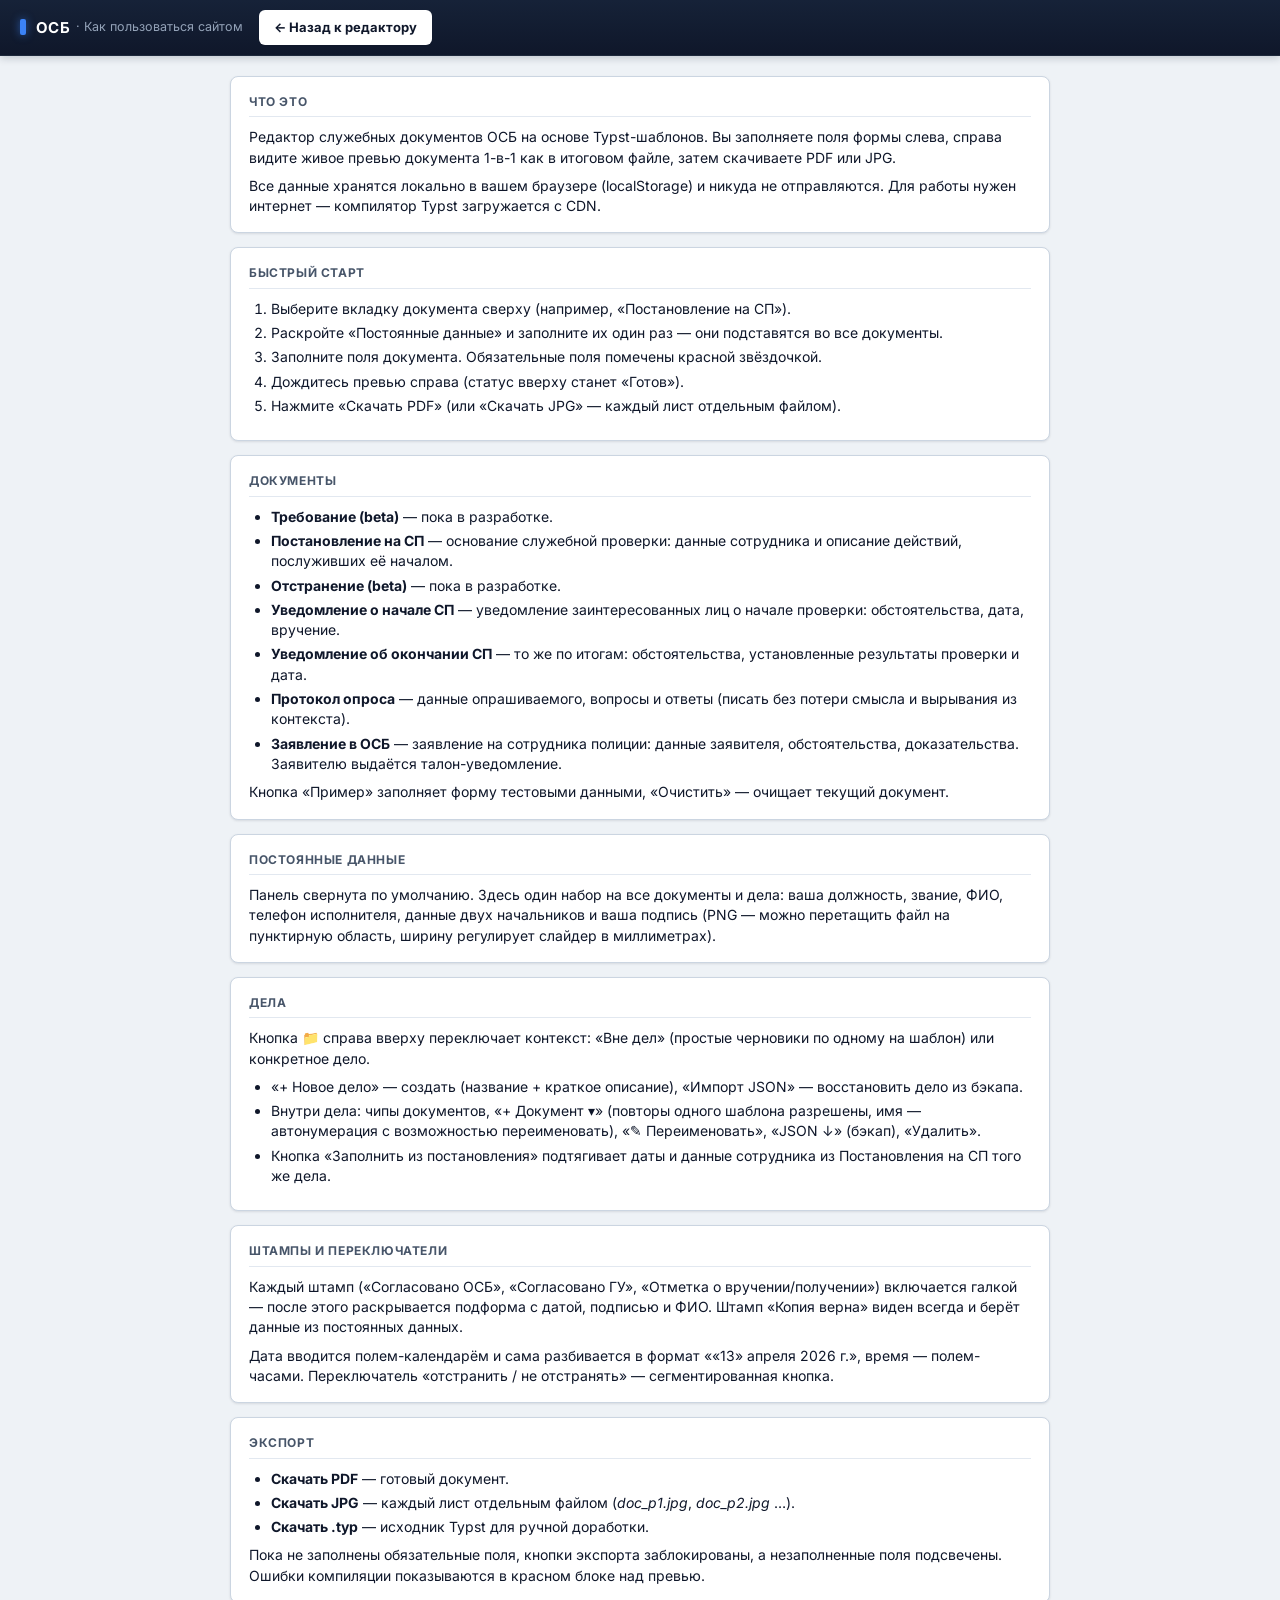
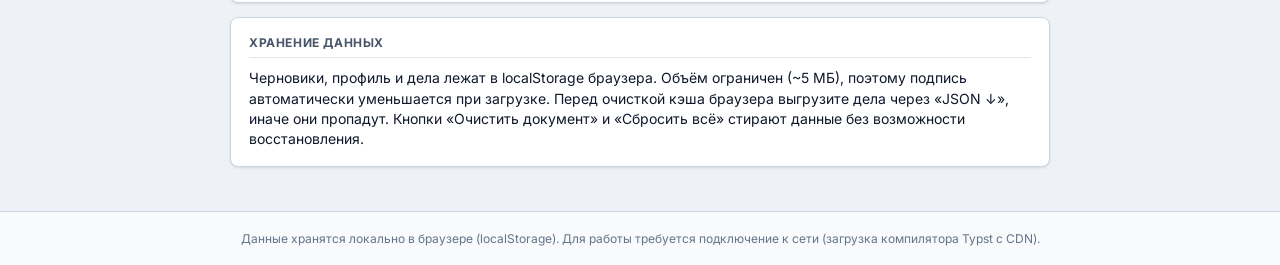
==== help.html @ 29cfb151 "docs: added to UI" ====
<!DOCTYPE html>
<html lang="ru">
<head>
  <meta charset="UTF-8">
  <meta name="viewport" content="width=device-width, initial-scale=1.0">
  <meta name="color-scheme" content="light">
  <title>ОСБ — Как пользоваться сайтом</title>

  <link rel="preconnect" href="https://fonts.googleapis.com">
  <link rel="preconnect" href="https://fonts.gstatic.com" crossorigin>
  <link href="https://fonts.googleapis.com/css2?family=Inter:wght@400;500;600;700&family=JetBrains+Mono:wght@400;500&display=swap" rel="stylesheet">

  <link rel="stylesheet" href="style.css">
</head>
<body>

  <header class="topbar">
    <div class="brand" title="Отдел собственной безопасности — система подготовки документов">
      ОСБ <span>· Как пользоваться сайтом</span>
    </div>
    <div class="topright">
      <a class="cases-btn" href="index.html" style="text-decoration: none; display: inline-block;" title="Вернуться к редактору документов">← Назад к редактору</a>
    </div>
  </header>

  <main class="help-wrap">

    <div class="card">
      <h3>Что это</h3>
      <p>Редактор служебных документов ОСБ на основе Typst-шаблонов. Вы заполняете поля формы слева, справа видите живое превью документа 1-в-1 как в итоговом файле, затем скачиваете PDF или JPG.</p>
      <p>Все данные хранятся локально в вашем браузере (localStorage) и никуда не отправляются. Для работы нужен интернет — компилятор Typst загружается с CDN.</p>
    </div>

    <div class="card">
      <h3>Быстрый старт</h3>
      <ol>
        <li>Выберите вкладку документа сверху (например, «Постановление на СП»).</li>
        <li>Раскройте «Постоянные данные» и заполните их один раз — они подставятся во все документы.</li>
        <li>Заполните поля документа. Обязательные поля помечены красной звёздочкой.</li>
        <li>Дождитесь превью справа (статус вверху станет «Готов»).</li>
        <li>Нажмите «Скачать PDF» (или «Скачать JPG» — каждый лист отдельным файлом).</li>
      </ol>
    </div>

    <div class="card">
      <h3>Документы</h3>
      <ul>
        <li><b>Требование (beta)</b> — пока в разработке.</li>
        <li><b>Постановление на СП</b> — основание служебной проверки: данные сотрудника и описание действий, послуживших её началом.</li>
        <li><b>Отстранение (beta)</b> — пока в разработке.</li>
        <li><b>Уведомление о начале СП</b> — уведомление заинтересованных лиц о начале проверки: обстоятельства, дата, вручение.</li>
        <li><b>Уведомление об окончании СП</b> — то же по итогам: обстоятельства, установленные результаты проверки и дата.</li>
        <li><b>Протокол опроса</b> — данные опрашиваемого, вопросы и ответы (писать без потери смысла и вырывания из контекста).</li>
        <li><b>Заявление в ОСБ</b> — заявление на сотрудника полиции: данные заявителя, обстоятельства, доказательства. Заявителю выдаётся талон-уведомление.</li>
      </ul>
      <p>Кнопка «Пример» заполняет форму тестовыми данными, «Очистить» — очищает текущий документ.</p>
    </div>

    <div class="card">
      <h3>Постоянные данные</h3>
      <p>Панель свернута по умолчанию. Здесь один набор на все документы и дела: ваша должность, звание, ФИО, телефон исполнителя, данные двух начальников и ваша подпись (PNG — можно перетащить файл на пунктирную область, ширину регулирует слайдер в миллиметрах).</p>
    </div>

    <div class="card">
      <h3>Дела</h3>
      <p>Кнопка 📁 справа вверху переключает контекст: «Вне дел» (простые черновики по одному на шаблон) или конкретное дело.</p>
      <ul>
        <li>«+ Новое дело» — создать (название + краткое описание), «Импорт JSON» — восстановить дело из бэкапа.</li>
        <li>Внутри дела: чипы документов, «+ Документ ▾» (повторы одного шаблона разрешены, имя — автонумерация с возможностью переименовать), «✎ Переименовать», «JSON ↓» (бэкап), «Удалить».</li>
        <li>Кнопка «Заполнить из постановления» подтягивает даты и данные сотрудника из Постановления на СП того же дела.</li>
      </ul>
    </div>

    <div class="card">
      <h3>Штампы и переключатели</h3>
      <p>Каждый штамп («Согласовано ОСБ», «Согласовано ГУ», «Отметка о вручении/получении») включается галкой — после этого раскрывается подформа с датой, подписью и ФИО. Штамп «Копия верна» виден всегда и берёт данные из постоянных данных.</p>
      <p>Дата вводится полем-календарём и сама разбивается в формат ««13» апреля 2026 г.», время — полем-часами. Переключатель «отстранить / не отстранять» — сегментированная кнопка.</p>
    </div>

    <div class="card">
      <h3>Экспорт</h3>
      <ul>
        <li><b>Скачать PDF</b> — готовый документ.</li>
        <li><b>Скачать JPG</b> — каждый лист отдельным файлом (<i>doc_p1.jpg</i>, <i>doc_p2.jpg</i> …).</li>
        <li><b>Скачать .typ</b> — исходник Typst для ручной доработки.</li>
      </ul>
      <p>Пока не заполнены обязательные поля, кнопки экспорта заблокированы, а незаполненные поля подсвечены. Ошибки компиляции показываются в красном блоке над превью.</p>
    </div>

    <div class="card">
      <h3>Хранение данных</h3>
      <p>Черновики, профиль и дела лежат в localStorage браузера. Объём ограничен (~5 МБ), поэтому подпись автоматически уменьшается при загрузке. Перед очисткой кэша браузера выгрузите дела через «JSON ↓», иначе они пропадут. Кнопки «Очистить документ» и «Сбросить всё» стирают данные без возможности восстановления.</p>
    </div>

  </main>

  <footer class="foot">
    <span>Данные хранятся локально в браузере (localStorage). Для работы требуется подключение к сети (загрузка компилятора Typst с CDN).</span>
  </footer>

</body>
</html>
---- style.css ----
/* ==========================================================================
   ОСБ — Редактор документов | Строгая ведомственная тема (100% совместимость)
   ========================================================================== */

:root {
  /* Оригинальные переменные (обновленная строгая палитра) */
  --bg: #eef2f6;
  --card: #ffffff;
  --ink: #0f172a;
  --muted: #64748b;
  --line: #cbd5e1;
  --accent: #1d4ed8;
  --accent-ink: #ffffff;
  --danger: #b91c1c;
  --radius: 8px;

  /* Дополнительные системные токены */
  --bg-subtle: #f8fafc;
  --line-light: #e2e8f0;
  --accent-hover: #1e40af;
  --accent-soft: #eff6ff;
  --accent-ring: rgba(29, 78, 216, 0.2);
  --danger-soft: #fef2f2;
  --danger-line: #fecaca;
  --topbar-bg: #0f172a;
  --topbar-line: #1e293b;

  --shadow-xs: 0 1px 2px rgba(15, 23, 42, 0.05);
  --shadow-sm: 0 1px 3px rgba(15, 23, 42, 0.07), 0 1px 2px rgba(15, 23, 42, 0.04);
  --shadow-md: 0 4px 12px -2px rgba(15, 23, 42, 0.12), 0 2px 6px -1px rgba(15, 23, 42, 0.06);
  --shadow-lg: 0 12px 32px -4px rgba(15, 23, 42, 0.22), 0 4px 12px -2px rgba(15, 23, 42, 0.1);
}

*,
*::before,
*::after {
  box-sizing: border-box;
}

[hidden] {
  display: none !important;
}

body {
  margin: 0;
  font: 14px/1.45 "Inter", "Segoe UI", system-ui, -apple-system, Roboto, sans-serif;
  color: var(--ink);
  background: var(--bg);
  -webkit-font-smoothing: antialiased;
  -moz-osx-font-smoothing: grayscale;
}

/* Аккуратный скроллбар */
::-webkit-scrollbar {
  width: 8px;
  height: 8px;
}
::-webkit-scrollbar-track {
  background: transparent;
}
::-webkit-scrollbar-thumb {
  background: #94a3b8;
  border-radius: 4px;
}
::-webkit-scrollbar-thumb:hover {
  background: #64748b;
}

/* ==========================================================================
   1. ВЕРХНЯЯ ПАНЕЛЬ (TOPBAR) И ВКЛАДКИ
   ========================================================================== */

.topbar {
  display: flex;
  align-items: center;
  gap: 16px;
  padding: 10px 20px;
  background: linear-gradient(180deg, #162238 0%, var(--topbar-bg) 100%);
  border-bottom: 1px solid var(--topbar-line);
  box-shadow: 0 2px 8px rgba(15, 23, 42, 0.2);
  color: #ffffff;
  position: sticky;
  top: 0;
  z-index: 30;
}

.brand {
  display: flex;
  align-items: center;
  gap: 6px;
  font-weight: 700;
  font-size: 15px;
  letter-spacing: 0.03em;
  white-space: nowrap;
  user-select: none;
}

.brand::before {
  content: "";
  display: inline-block;
  width: 6px;
  height: 16px;
  background: #3b82f6;
  border-radius: 2px;
  margin-right: 4px;
  box-shadow: 0 0 8px rgba(59, 130, 246, 0.6);
}

.brand span {
  font-weight: 400;
  font-size: 12.5px;
  letter-spacing: 0;
  color: #94a3b8;
}

/* Иконка-ссылка на страницу помощи */
.brand-help {
  display: inline-flex;
  align-items: center;
  justify-content: center;
  width: 20px;
  height: 20px;
  border-radius: 50%;
  border: 1px solid rgba(148, 163, 184, 0.35);
  color: #cbd5e1;
  font-size: 12px;
  line-height: 1;
  text-decoration: none;
  transition: all 0.15s ease;
}

.brand-help:hover {
  border-color: #60a5fa;
  color: #ffffff;
  background: rgba(255, 255, 255, 0.08);
}

.tabs {
  display: flex;
  gap: 6px;
  flex: 1;
  overflow-x: auto;
  scrollbar-width: thin;
  scrollbar-color: rgba(148, 163, 184, 0.45) transparent;
  padding: 2px 0 6px;
}

.tabs::-webkit-scrollbar {
  height: 6px;
}

.tabs::-webkit-scrollbar-track {
  background: rgba(255, 255, 255, 0.06);
  border-radius: 3px;
}

.tabs::-webkit-scrollbar-thumb {
  background: rgba(148, 163, 184, 0.45);
  border-radius: 3px;
}

.tabs::-webkit-scrollbar-thumb:hover {
  background: rgba(148, 163, 184, 0.7);
}

.tabs button {
  border: 1px solid rgba(148, 163, 184, 0.22);
  background: rgba(255, 255, 255, 0.03);
  color: #cbd5e1;
  padding: 7px 13px;
  border-radius: 6px;
  cursor: pointer;
  font-family: inherit;
  font-size: 13px;
  font-weight: 500;
  white-space: nowrap;
  transition: all 0.15s ease;
}

.tabs button:hover {
  background: rgba(255, 255, 255, 0.09);
  border-color: rgba(148, 163, 184, 0.4);
  color: #ffffff;
}

.tabs button[aria-selected="true"] {
  background: var(--accent);
  border-color: #3b82f6;
  color: #ffffff;
  font-weight: 600;
  box-shadow: 0 1px 4px rgba(0, 0, 0, 0.25);
}

.topright {
  display: flex;
  align-items: center;
  gap: 12px;
  position: relative;
  flex-shrink: 0;
}

.cases-btn {
  border: 1px solid rgba(255, 255, 255, 0.2);
  background: #ffffff;
  color: #0f172a;
  padding: 7px 14px;
  border-radius: 6px;
  cursor: pointer;
  font-family: inherit;
  font-size: 13px;
  font-weight: 700;
  white-space: nowrap;
  max-width: 280px;
  overflow: hidden;
  text-overflow: ellipsis;
  box-shadow: var(--shadow-xs);
  transition: all 0.15s ease;
}

.cases-btn:hover {
  background: #f8fafc;
  border-color: #60a5fa;
  box-shadow: 0 0 0 3px rgba(59, 130, 246, 0.25);
}

/* Статус компилятора */
.status {
  display: inline-flex;
  align-items: center;
  gap: 6px;
  font-size: 12px;
  font-weight: 500;
  color: #cbd5e1;
  background: rgba(255, 255, 255, 0.06);
  border: 1px solid rgba(255, 255, 255, 0.1);
  padding: 5px 10px;
  border-radius: 999px;
  white-space: nowrap;
}

.status::before {
  content: "";
  width: 7px;
  height: 7px;
  border-radius: 50%;
  background: #38bdf8;
}

.status.ok {
  color: #bbf7d0;
  border-color: rgba(34, 197, 94, 0.3);
}
.status.ok::before {
  background: #22c55e;
}

.status.err {
  color: #fecaca;
  border-color: rgba(239, 68, 68, 0.35);
}
.status.err::before {
  background: #ef4444;
}

/* ==========================================================================
   2. ВЫПАДАЮЩЕЕ МЕНЮ ДЕЛ (.cases-menu)
   ========================================================================== */

.cases-menu {
  position: absolute;
  top: 54px;
  right: 16px;
  width: 370px;
  max-width: calc(100vw - 32px);
  max-height: 72vh;
  overflow: auto;
  background: var(--card);
  color: var(--ink);
  border: 1px solid var(--line);
  border-radius: 10px;
  box-shadow: var(--shadow-lg);
  z-index: 60;
  padding: 8px;
}

.cases-menu[hidden] {
  display: none;
}

.cases-menu .cm-head {
  display: flex;
  gap: 8px;
  padding: 4px 4px 8px;
  margin-bottom: 4px;
  border-bottom: 1px solid var(--line-light);
}

.cases-menu .cm-head button {
  flex: 1;
  padding: 7px 12px;
  border-radius: 6px;
  cursor: pointer;
  font-family: inherit;
  font-size: 13px;
  font-weight: 500;
  border: 1px solid var(--line);
  background: var(--card);
  color: var(--ink);
  transition: all 0.15s ease;
}

.cases-menu .cm-head button:hover {
  background: var(--bg-subtle);
  border-color: #94a3b8;
}

.cases-menu .cm-head button.primary {
  background: var(--accent);
  border-color: var(--accent);
  color: #ffffff;
  font-weight: 600;
}

.cases-menu .cm-head button.primary:hover {
  background: var(--accent-hover);
}

.cases-menu .cm-item {
  display: flex;
  gap: 8px;
  align-items: flex-start;
  width: 100%;
  border: 1px solid transparent;
  background: transparent;
  text-align: left;
  padding: 9px 10px;
  border-radius: 6px;
  cursor: pointer;
  color: var(--ink);
  font-family: inherit;
  font-size: 13.5px;
  margin-bottom: 2px;
  transition: background-color 0.12s ease, border-color 0.12s ease;
}

.cases-menu .cm-item:hover {
  background: var(--bg-subtle);
}

.cases-menu .cm-item.active {
  border-color: #93c5fd;
  background: var(--accent-soft);
}

.cases-menu .cm-main {
  flex: 1;
  min-width: 0;
}

.cases-menu .cm-title {
  font-weight: 700;
  overflow: hidden;
  text-overflow: ellipsis;
  white-space: nowrap;
  margin-bottom: 2px;
}

.cases-menu .cm-sub {
  font-size: 12px;
  color: var(--muted);
  overflow: hidden;
  text-overflow: ellipsis;
  white-space: nowrap;
}

.cases-menu .cm-meta {
  font-size: 11px;
  color: var(--muted);
  margin-top: 2px;
}

.cases-menu .cm-x {
  flex: 0 0 auto;
  border: 0;
  background: transparent;
  cursor: pointer;
  color: var(--muted);
  font-size: 14px;
  padding: 2px 6px;
  border-radius: 4px;
  transition: all 0.12s ease;
}

.cases-menu .cm-x:hover {
  color: var(--danger);
  background: var(--danger-soft);
}

/* ==========================================================================
   3. ПАНЕЛЬ ДЕЛА (.casebar) И ДОКУМЕНТЫ ДЕЛА (.docchips)
   ========================================================================== */

.casebar {
  background: var(--card);
  border-bottom: 1px solid var(--line);
  padding: 10px 20px;
  display: flex;
  flex-direction: column;
  gap: 10px;
  max-width: 1700px;
  margin: 0 auto;
  box-shadow: var(--shadow-xs);
}

.casebar[hidden] {
  display: none;
}

.casebar-top {
  display: flex;
  align-items: center;
  gap: 12px;
  flex-wrap: wrap;
}

.casebar-title {
  font-weight: 700;
  font-size: 15px;
  color: var(--ink);
}

.casebar-descr {
  color: var(--muted);
  font-size: 12.5px;
  flex: 1;
  min-width: 160px;
  overflow: hidden;
  text-overflow: ellipsis;
  white-space: nowrap;
}

.casebar-actions {
  display: flex;
  gap: 6px;
  margin-left: auto;
}

.casebar-docs {
  display: flex;
  gap: 8px;
  align-items: center;
  flex-wrap: wrap;
  padding-top: 6px;
  border-top: 1px solid var(--line-light);
}

.docchips {
  display: flex;
  gap: 6px;
  flex-wrap: wrap;
  flex: 1;
}

.docchip {
  border: 1px solid var(--line);
  background: var(--bg-subtle);
  border-radius: 6px;
  padding: 5px 8px 5px 12px;
  font-size: 13px;
  font-weight: 500;
  color: var(--ink);
  cursor: pointer;
  display: flex;
  align-items: center;
  gap: 6px;
  max-width: 280px;
  transition: all 0.15s ease;
}

.docchip:hover {
  border-color: #94a3b8;
  background: #f1f5f9;
}

.docchip[aria-selected="true"] {
  background: var(--accent);
  border-color: var(--accent);
  color: #ffffff;
  font-weight: 600;
  box-shadow: var(--shadow-xs);
}

.docchip .nm {
  overflow: hidden;
  text-overflow: ellipsis;
  white-space: nowrap;
}

.docchip .rn,
.docchip .del {
  border: 0;
  background: transparent;
  cursor: pointer;
  font-size: 12px;
  padding: 2px 4px;
  border-radius: 4px;
  color: inherit;
  opacity: 0.7;
  transition: opacity 0.12s ease, background-color 0.12s ease;
}

.docchip .rn:hover,
.docchip .del:hover {
  opacity: 1;
  background: rgba(0, 0, 0, 0.1);
}

.adddoc-wrap {
  position: relative;
}

.adddoc-menu {
  position: absolute;
  right: 0;
  top: calc(100% + 4px);
  width: 240px;
  z-index: 40;
  background: var(--card);
  border: 1px solid var(--line);
  border-radius: 8px;
  box-shadow: var(--shadow-lg);
  padding: 6px;
}

.adddoc-menu[hidden] {
  display: none;
}

.adddoc-menu button {
  display: block;
  width: 100%;
  text-align: left;
  border: 0;
  background: transparent;
  padding: 8px 10px;
  border-radius: 6px;
  cursor: pointer;
  font-family: inherit;
  font-size: 13.5px;
  color: var(--ink);
  transition: background-color 0.12s ease, color 0.12s ease;
}

.adddoc-menu button:hover {
  background: var(--accent-soft);
  color: var(--accent);
}

/* ==========================================================================
   4. МОДАЛЬНОЕ ОКНО (.modal-overlay)
   ========================================================================== */

.modal-overlay {
  position: fixed;
  inset: 0;
  background: rgba(15, 23, 42, 0.55);
  backdrop-filter: blur(2px);
  z-index: 100;
  display: flex;
  align-items: center;
  justify-content: center;
  padding: 16px;
}

.modal-overlay[hidden] {
  display: none;
}

.modal {
  background: var(--card);
  border: 1px solid var(--line);
  border-radius: 10px;
  padding: 20px;
  width: 440px;
  max-width: 100%;
  box-shadow: var(--shadow-lg);
}

.modal h3 {
  margin: 0 0 14px;
  font-size: 16px;
  font-weight: 700;
  color: var(--ink);
  padding-bottom: 10px;
  border-bottom: 1px solid var(--line-light);
}

.modal-row {
  display: flex;
  gap: 8px;
  margin-top: 16px;
}

.modal-row button {
  flex: 1;
  padding: 9px 14px;
  border-radius: 6px;
  cursor: pointer;
  font-family: inherit;
  font-size: 13.5px;
  font-weight: 500;
  border: 1px solid var(--line);
  background: var(--card);
  color: var(--ink);
  transition: all 0.15s ease;
}

.modal-row button:hover {
  background: var(--bg-subtle);
  border-color: #94a3b8;
}

.modal-row button.primary {
  background: var(--accent);
  border-color: var(--accent);
  color: #ffffff;
  font-weight: 600;
}

.modal-row button.primary:hover {
  background: var(--accent-hover);
}

/* ==========================================================================
   5. ОСНОВНАЯ СЕТКА (.layout) И РАЗДЕЛИТЕЛЬ (.splitter)
   ========================================================================== */

.layout {
  display: grid;
  grid-template-columns: var(--leftw, 1fr) 6px minmax(0, 1fr);
  gap: 14px;
  padding: 16px 20px;
  align-items: start;
  max-width: 1700px;
  margin: 0 auto;
}

.splitter {
  cursor: col-resize;
  border-radius: 4px;
  background: linear-gradient(90deg, transparent 2px, var(--line) 2px 4px, transparent 4px);
  min-height: 280px;
  height: 100%;
  user-select: none;
  touch-action: none;
  transition: background 0.15s ease;
}

.splitter:hover,
.splitter.drag {
  background: linear-gradient(90deg, transparent 2px, var(--accent) 2px 4px, transparent 4px);
}

/* ==========================================================================
   6. КАРТОЧКИ И ФОРМЫ (.forms, .card, .field, .subform, .segmented)
   ========================================================================== */

.forms {
  display: flex;
  flex-direction: column;
  gap: 14px;
  min-width: 0;
}

#docForm {
  display: flex;
  flex-direction: column;
  gap: 14px;
}

.card {
  background: var(--card);
  border: 1px solid var(--line);
  border-radius: var(--radius);
  padding: 16px 18px;
  box-shadow: var(--shadow-sm);
}

/* Постоянные данные (раскрывающаяся панель) */
details.card.profile {
  border-left: 4px solid var(--accent);
}

.card > summary {
  cursor: pointer;
  font-weight: 700;
  font-size: 14.5px;
  color: var(--ink);
  user-select: none;
  display: flex;
  align-items: baseline;
  gap: 8px;
}

.card > summary .hint {
  font-weight: 400;
  color: var(--muted);
  font-size: 12px;
}

details.card[open] > summary {
  margin-bottom: 14px;
  padding-bottom: 10px;
  border-bottom: 1px solid var(--line-light);
}

/* Заголовок документа внутри дела */
.card.dochead {
  background: var(--bg-subtle);
}

.card.dochead h3 {
  margin: 0 0 8px;
  font-size: 14.5px;
  font-weight: 700;
  color: var(--ink);
  text-transform: none;
  letter-spacing: 0;
  border-bottom: 0;
  padding-bottom: 0;
}

.card.dochead input[type="text"] {
  width: 100%;
  padding: 8px 10px;
  font-family: inherit;
  font-size: 14px;
  border: 1px solid var(--line);
  border-radius: 6px;
  background: var(--card);
  color: var(--ink);
  transition: border-color 0.15s ease, box-shadow 0.15s ease;
}

.card.dochead input[type="text"]:focus {
  outline: none;
  border-color: var(--accent);
  box-shadow: 0 0 0 3px var(--accent-ring);
}

/* Заголовок документа + кнопка информации о документе */
.card.dochead .dochead-top {
  display: flex;
  align-items: center;
  gap: 8px;
}

.card.dochead .dochead-top h3 {
  flex: 1;
  min-width: 0;
  margin: 0;
}

.info-btn {
  flex: 0 0 auto;
  width: 22px;
  height: 22px;
  border-radius: 50%;
  border: 1px solid var(--line);
  background: var(--card);
  color: var(--muted);
  font-size: 13px;
  line-height: 1;
  cursor: pointer;
  display: inline-flex;
  align-items: center;
  justify-content: center;
  padding: 0;
  transition: all 0.15s ease;
}

.info-btn:hover {
  border-color: var(--accent);
  color: var(--accent);
}

.docinfo {
  margin-top: 8px;
  font-size: 12.5px;
  color: var(--muted);
  background: var(--card);
  border: 1px solid var(--line-light);
  border-radius: 6px;
  padding: 8px 10px;
}

/* Подзаголовки секций внутри карточки */
.card h3 {
  margin: 16px 0 10px;
  padding-bottom: 6px;
  border-bottom: 1px solid var(--line-light);
  font-size: 12px;
  font-weight: 700;
  text-transform: uppercase;
  letter-spacing: 0.05em;
  color: #475569;
}

.card h3:first-child {
  margin-top: 0;
}

/* Поля ввода */
.field {
  margin-bottom: 12px;
}

.field:last-child {
  margin-bottom: 0;
}

.field.hidden {
  display: none;
}

.field label {
  display: block;
  font-weight: 600;
  font-size: 13px;
  color: #1e293b;
  margin-bottom: 4px;
}

.field label .req {
  color: var(--danger);
  margin-left: 2px;
}

.field .sub {
  font-size: 12px;
  color: var(--muted);
  font-weight: 400;
  margin-top: 2px;
}

.field input[type="text"],
.field input[type="date"],
.field input[type="time"],
.field input[type="number"],
.field textarea,
.field select {
  width: 100%;
  padding: 8px 10px;
  font-family: inherit;
  font-size: 13.5px;
  line-height: 1.4;
  border: 1px solid var(--line);
  border-radius: 6px;
  background: var(--card);
  color: var(--ink);
  transition: border-color 0.15s ease, box-shadow 0.15s ease, background-color 0.15s ease;
}

.field input:hover,
.field textarea:hover,
.field select:hover {
  border-color: #94a3b8;
}

.field input:focus,
.field textarea:focus,
.field select:focus {
  outline: none;
  border-color: var(--accent);
  box-shadow: 0 0 0 3px var(--accent-ring);
}

.field textarea {
  min-height: 70px;
  resize: vertical;
}

/* Валидация */
.field input.invalid,
.field textarea.invalid {
  border-color: var(--danger);
  background: var(--danger-soft);
}

.field input.invalid:focus,
.field textarea.invalid:focus {
  box-shadow: 0 0 0 3px rgba(185, 28, 28, 0.18);
}

/* Чекбоксы и вложенные подформы */
.check {
  display: flex;
  align-items: center;
  gap: 8px;
  font-weight: 600;
  font-size: 13.5px;
  color: var(--ink);
  margin: 12px 0 6px;
  cursor: pointer;
}

.check input {
  width: 17px;
  height: 17px;
  accent-color: var(--accent);
  cursor: pointer;
  margin: 0;
}

.subform {
  border-left: 3px solid #93c5fd;
  background: var(--bg-subtle);
  border-radius: 0 6px 6px 0;
  padding: 10px 12px;
  margin: 6px 0 14px;
}

.subform.hidden {
  display: none;
}

/* Сегментированный переключатель */
.segmented {
  display: flex;
  background: var(--bg-subtle);
  border: 1px solid var(--line);
  border-radius: 6px;
  padding: 2px;
  gap: 2px;
  overflow: hidden;
}

.segmented button {
  flex: 1;
  border: 0;
  border-radius: 4px;
  background: transparent;
  padding: 7px 10px;
  cursor: pointer;
  font-family: inherit;
  font-size: 13px;
  font-weight: 500;
  color: var(--muted);
  transition: all 0.15s ease;
}

.segmented button:hover {
  color: var(--ink);
}

.segmented button[aria-pressed="true"] {
  background: var(--accent);
  color: #ffffff;
  font-weight: 600;
  box-shadow: var(--shadow-xs);
}

/* Строки с кнопками (.row и .mini) */
.row {
  display: flex;
  gap: 8px;
  align-items: center;
}

.row > * {
  flex: 1;
}

.mini {
  flex: 0 0 auto;
  font-family: inherit;
  font-size: 13px;
  font-weight: 500;
  padding: 7px 12px;
  cursor: pointer;
  border-radius: 6px;
  border: 1px solid var(--line);
  background: var(--card);
  color: var(--ink);
  box-shadow: var(--shadow-xs);
  transition: all 0.15s ease;
}

.mini:hover:not(:disabled) {
  border-color: var(--accent);
  color: var(--accent);
  background: var(--bg-subtle);
}

.mini:disabled {
  opacity: 0.45;
  cursor: default;
  box-shadow: none;
}

.mini.danger {
  color: var(--danger);
  border-color: var(--danger-line);
  background: var(--danger-soft);
}

.mini.danger:hover:not(:disabled) {
  border-color: var(--danger);
  background: var(--danger);
  color: #ffffff;
}

/* Превью подписи / гербовой печати */
.sign-preview {
  width: 100%;
  min-height: 74px;
  border: 1px dashed var(--line);
  border-radius: 6px;
  background: repeating-conic-gradient(#f1f5f9 0 25%, #ffffff 0 50%) 0 0 / 16px 16px;
  display: flex;
  align-items: center;
  justify-content: center;
  overflow: hidden;
  padding: 6px;
}

.sign-preview img {
  max-width: 100%;
  max-height: 90px;
  object-fit: contain;
}

/* ==========================================================================
   7. ПАНЕЛЬ ПРЕДПРОСМОТРА (.preview-pane, .toolbar, .pages)
   ========================================================================== */

.preview-pane {
  position: sticky;
  top: 66px;
  min-width: 0;
}

.toolbar {
  display: flex;
  gap: 8px;
  margin-bottom: 12px;
  flex-wrap: wrap;
  background: var(--card);
  border: 1px solid var(--line);
  border-radius: var(--radius);
  padding: 10px 12px;
  box-shadow: var(--shadow-sm);
  align-items: center;
}

.toolbar button {
  padding: 8px 14px;
  border-radius: 6px;
  border: 1px solid var(--line);
  background: var(--card);
  color: var(--ink);
  cursor: pointer;
  font-family: inherit;
  font-size: 13px;
  font-weight: 500;
  box-shadow: var(--shadow-xs);
  transition: all 0.15s ease;
}

.toolbar button:hover:not(:disabled) {
  background: var(--bg-subtle);
  border-color: #94a3b8;
}

.toolbar button.primary {
  background: var(--accent);
  border-color: var(--accent);
  color: var(--accent-ink);
  font-weight: 600;
}

.toolbar button.primary:hover:not(:disabled) {
  background: var(--accent-hover);
  border-color: var(--accent-hover);
}

.toolbar button:disabled {
  opacity: 0.45;
  cursor: default;
  box-shadow: none;
}

.toolbar .sep {
  flex: 1;
}

.error {
  background: var(--danger-soft);
  color: #7f1d1d;
  border: 1px solid var(--danger-line);
  border-left: 4px solid var(--danger);
  border-radius: 6px;
  padding: 10px 14px;
  margin-bottom: 12px;
  white-space: pre-wrap;
  font-family: ui-monospace, SFMono-Regular, Menlo, Consolas, monospace;
  font-size: 12px;
  max-height: 180px;
  overflow: auto;
  box-shadow: var(--shadow-xs);
}

/* Контрастный стол для листов документа А4 */
.pages {
  display: flex;
  flex-direction: column;
  gap: 16px;
  align-items: center;
  background: #334155;
  border: 1px solid #1e293b;
  border-radius: var(--radius);
  padding: 20px;
  min-height: 420px;
  box-shadow: inset 0 2px 6px rgba(15, 23, 42, 0.35);
}

.pages canvas {
  background: #ffffff;
  border: 1px solid rgba(15, 23, 42, 0.15);
  border-radius: 2px;
  max-width: 100%;
  height: auto;
  box-shadow: 0 8px 24px rgba(2, 6, 23, 0.4);
}

.placeholder {
  color: #cbd5e1;
  font-size: 13.5px;
  text-align: center;
  padding: 60px 20px;
  margin: auto;
}

.foot {
  text-align: center;
  color: var(--muted);
  font-size: 12px;
  padding: 18px 16px;
  border-top: 1px solid var(--line);
  margin-top: 24px;
  background: var(--bg-subtle);
}

/* ==========================================================================
   8. СТРАНИЦА ПОМОЩИ (help.html)
   ========================================================================== */

.help-wrap {
  max-width: 860px;
  margin: 0 auto;
  padding: 20px;
  display: flex;
  flex-direction: column;
  gap: 14px;
}

.help-wrap p {
  margin: 0 0 8px;
}

.help-wrap p:last-child {
  margin-bottom: 0;
}

.help-wrap ol,
.help-wrap ul {
  margin: 0 0 8px;
  padding-left: 22px;
}

.help-wrap li {
  margin-bottom: 4px;
}

.help-wrap li:last-child {
  margin-bottom: 0;
}

/* ==========================================================================
   9. АДАПТИВНОСТЬ
   ========================================================================== */

@media (max-width: 1000px) {
  .layout {
    grid-template-columns: 1fr;
  }
  .splitter {
    display: none;
  }
  .preview-pane {
    position: static;
  }
  .topbar {
    flex-wrap: wrap;
  }
  .tabs {
    order: 3;
    width: 100%;
    padding-top: 6px;
    border-top: 1px solid rgba(255, 255, 255, 0.08);
  }
}
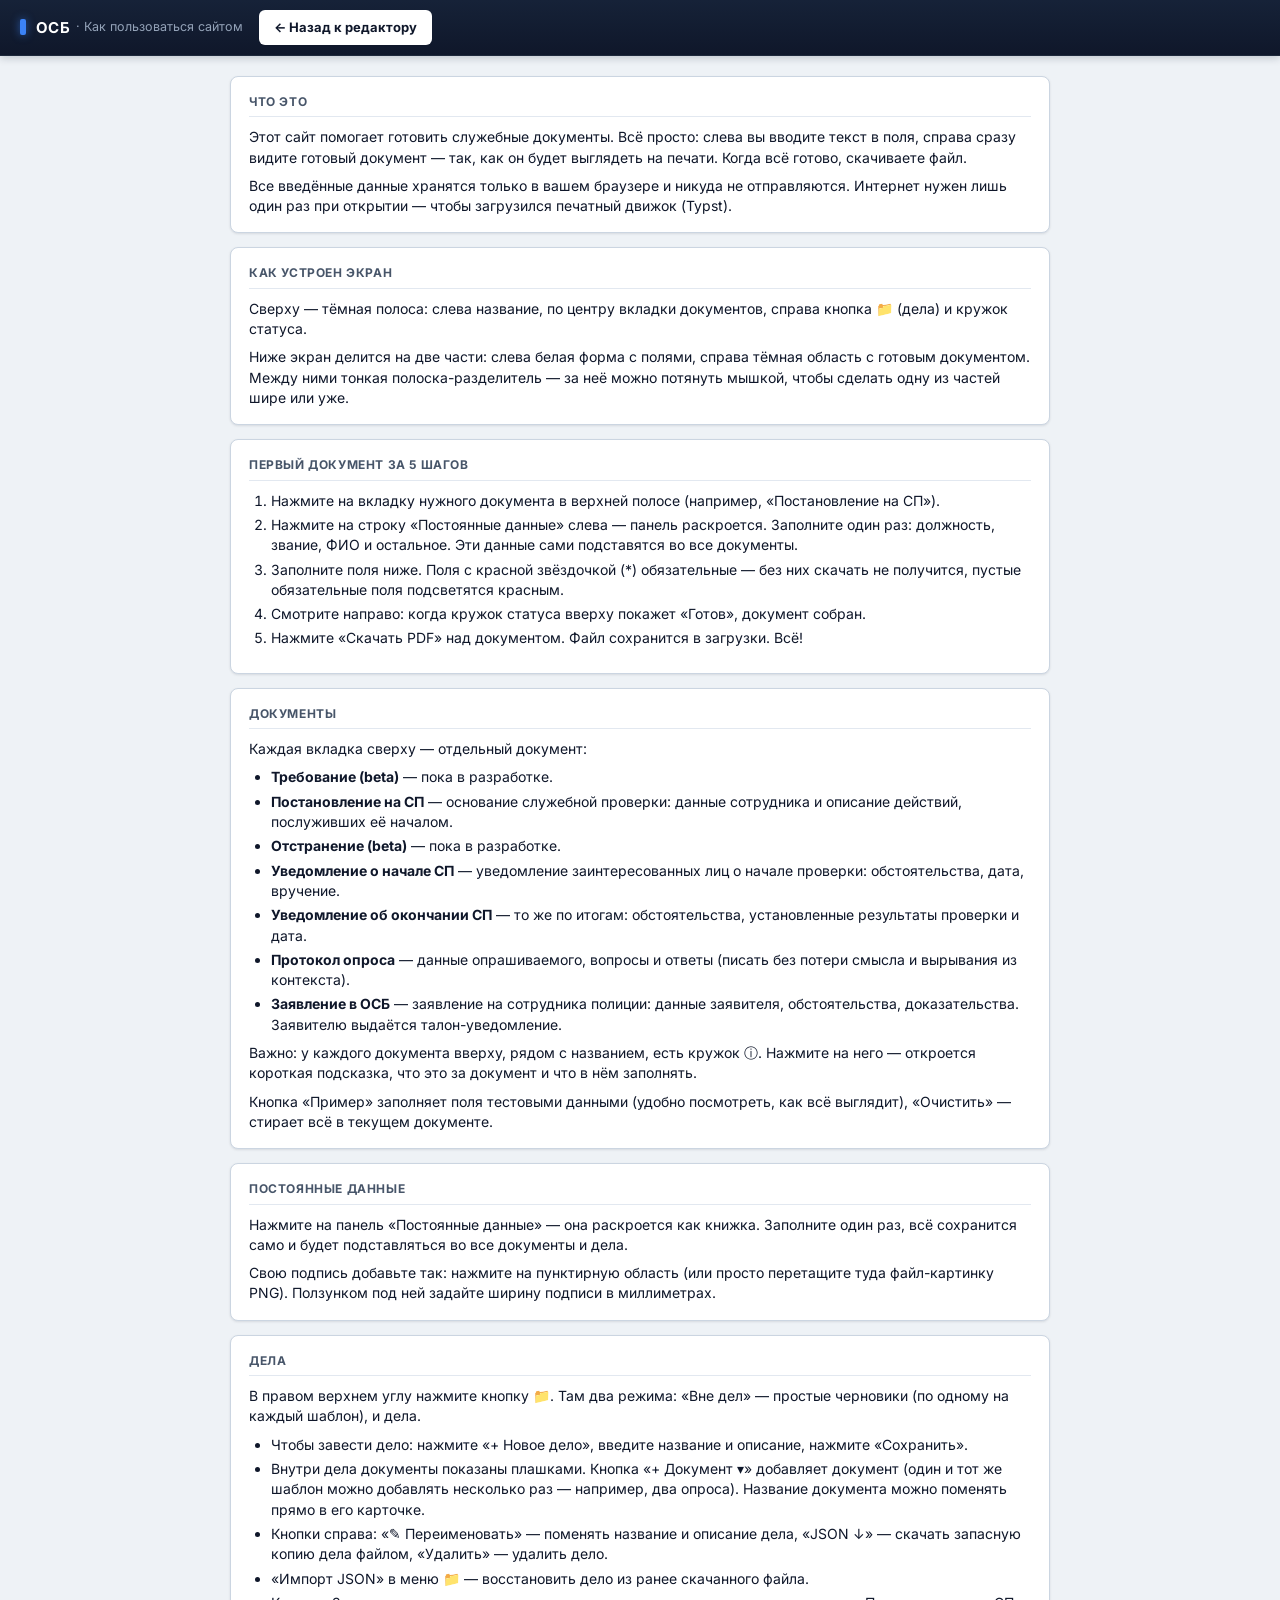
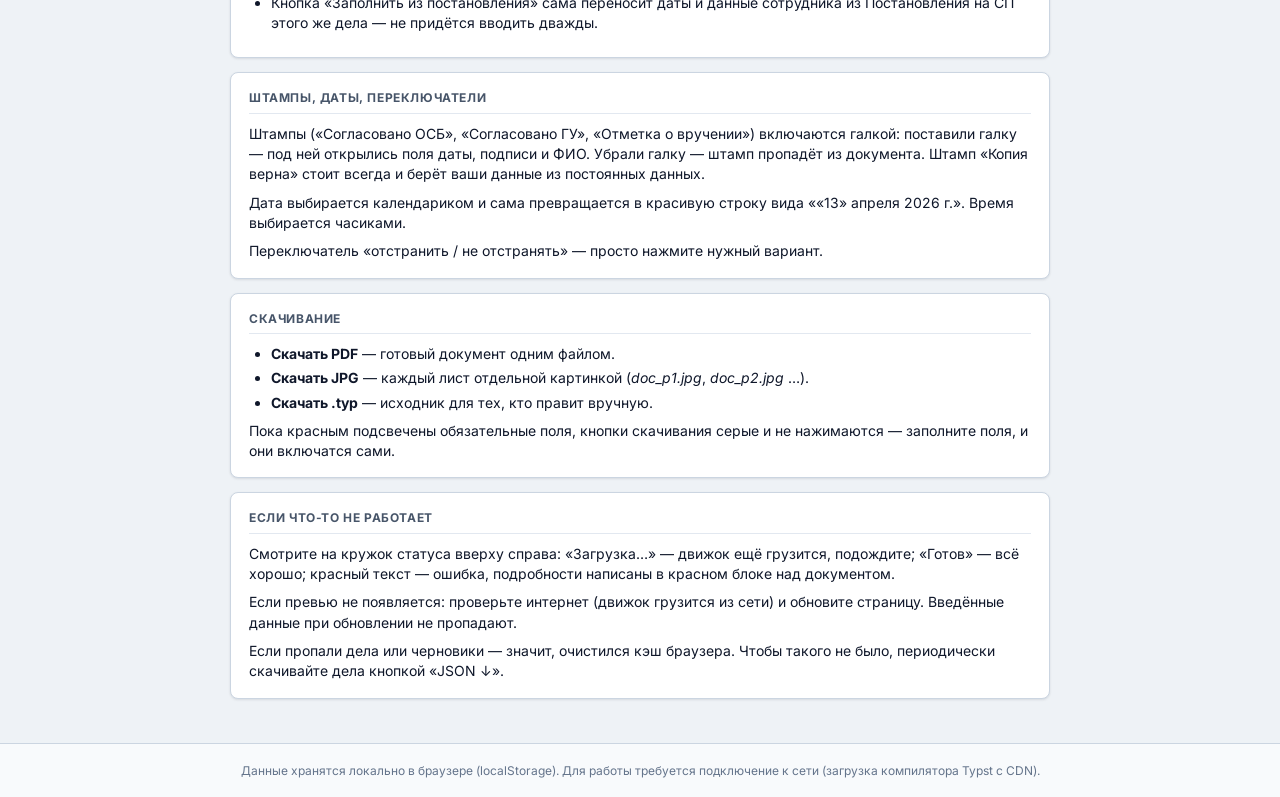
==== commit 7439fcea: "docs: better docs in UI" ====
--- a/help.html
+++ b/help.html
@@ -27,23 +27,30 @@
 
     <div class="card">
       <h3>Что это</h3>
-      <p>Редактор служебных документов ОСБ на основе Typst-шаблонов. Вы заполняете поля формы слева, справа видите живое превью документа 1-в-1 как в итоговом файле, затем скачиваете PDF или JPG.</p>
-      <p>Все данные хранятся локально в вашем браузере (localStorage) и никуда не отправляются. Для работы нужен интернет — компилятор Typst загружается с CDN.</p>
+      <p>Этот сайт помогает готовить служебные документы. Всё просто: слева вы вводите текст в поля, справа сразу видите готовый документ — так, как он будет выглядеть на печати. Когда всё готово, скачиваете файл.</p>
+      <p>Все введённые данные хранятся только в вашем браузере и никуда не отправляются. Интернет нужен лишь один раз при открытии — чтобы загрузился печатный движок (Typst).</p>
     </div>
 
     <div class="card">
-      <h3>Быстрый старт</h3>
+      <h3>Как устроен экран</h3>
+      <p>Сверху — тёмная полоса: слева название, по центру вкладки документов, справа кнопка 📁 (дела) и кружок статуса.</p>
+      <p>Ниже экран делится на две части: слева белая форма с полями, справа тёмная область с готовым документом. Между ними тонкая полоска-разделитель — за неё можно потянуть мышкой, чтобы сделать одну из частей шире или уже.</p>
+    </div>
+
+    <div class="card">
+      <h3>Первый документ за 5 шагов</h3>
       <ol>
-        <li>Выберите вкладку документа сверху (например, «Постановление на СП»).</li>
-        <li>Раскройте «Постоянные данные» и заполните их один раз — они подставятся во все документы.</li>
-        <li>Заполните поля документа. Обязательные поля помечены красной звёздочкой.</li>
-        <li>Дождитесь превью справа (статус вверху станет «Готов»).</li>
-        <li>Нажмите «Скачать PDF» (или «Скачать JPG» — каждый лист отдельным файлом).</li>
+        <li>Нажмите на вкладку нужного документа в верхней полосе (например, «Постановление на СП»).</li>
+        <li>Нажмите на строку «Постоянные данные» слева — панель раскроется. Заполните один раз: должность, звание, ФИО и остальное. Эти данные сами подставятся во все документы.</li>
+        <li>Заполните поля ниже. Поля с красной звёздочкой (*) обязательные — без них скачать не получится, пустые обязательные поля подсветятся красным.</li>
+        <li>Смотрите направо: когда кружок статуса вверху покажет «Готов», документ собран.</li>
+        <li>Нажмите «Скачать PDF» над документом. Файл сохранится в загрузки. Всё!</li>
       </ol>
     </div>
 
     <div class="card">
       <h3>Документы</h3>
+      <p>Каждая вкладка сверху — отдельный документ:</p>
       <ul>
         <li><b>Требование (beta)</b> — пока в разработке.</li>
         <li><b>Постановление на СП</b> — основание служебной проверки: данные сотрудника и описание действий, послуживших её началом.</li>
@@ -53,43 +60,50 @@
         <li><b>Протокол опроса</b> — данные опрашиваемого, вопросы и ответы (писать без потери смысла и вырывания из контекста).</li>
         <li><b>Заявление в ОСБ</b> — заявление на сотрудника полиции: данные заявителя, обстоятельства, доказательства. Заявителю выдаётся талон-уведомление.</li>
       </ul>
-      <p>Кнопка «Пример» заполняет форму тестовыми данными, «Очистить» — очищает текущий документ.</p>
+      <p>Важно: у каждого документа вверху, рядом с названием, есть кружок ⓘ. Нажмите на него — откроется короткая подсказка, что это за документ и что в нём заполнять.</p>
+      <p>Кнопка «Пример» заполняет поля тестовыми данными (удобно посмотреть, как всё выглядит), «Очистить» — стирает всё в текущем документе.</p>
     </div>
 
     <div class="card">
       <h3>Постоянные данные</h3>
-      <p>Панель свернута по умолчанию. Здесь один набор на все документы и дела: ваша должность, звание, ФИО, телефон исполнителя, данные двух начальников и ваша подпись (PNG — можно перетащить файл на пунктирную область, ширину регулирует слайдер в миллиметрах).</p>
+      <p>Нажмите на панель «Постоянные данные» — она раскроется как книжка. Заполните один раз, всё сохранится само и будет подставляться во все документы и дела.</p>
+      <p>Свою подпись добавьте так: нажмите на пунктирную область (или просто перетащите туда файл-картинку PNG). Ползунком под ней задайте ширину подписи в миллиметрах.</p>
     </div>
 
     <div class="card">
       <h3>Дела</h3>
-      <p>Кнопка 📁 справа вверху переключает контекст: «Вне дел» (простые черновики по одному на шаблон) или конкретное дело.</p>
+      <p>В правом верхнем углу нажмите кнопку 📁. Там два режима: «Вне дел» — простые черновики (по одному на каждый шаблон), и дела.</p>
       <ul>
-        <li>«+ Новое дело» — создать (название + краткое описание), «Импорт JSON» — восстановить дело из бэкапа.</li>
-        <li>Внутри дела: чипы документов, «+ Документ ▾» (повторы одного шаблона разрешены, имя — автонумерация с возможностью переименовать), «✎ Переименовать», «JSON ↓» (бэкап), «Удалить».</li>
-        <li>Кнопка «Заполнить из постановления» подтягивает даты и данные сотрудника из Постановления на СП того же дела.</li>
+        <li>Чтобы завести дело: нажмите «+ Новое дело», введите название и описание, нажмите «Сохранить».</li>
+        <li>Внутри дела документы показаны плашками. Кнопка «+ Документ ▾» добавляет документ (один и тот же шаблон можно добавлять несколько раз — например, два опроса). Название документа можно поменять прямо в его карточке.</li>
+        <li>Кнопки справа: «✎ Переименовать» — поменять название и описание дела, «JSON ↓» — скачать запасную копию дела файлом, «Удалить» — удалить дело.</li>
+        <li>«Импорт JSON» в меню 📁 — восстановить дело из ранее скачанного файла.</li>
+        <li>Кнопка «Заполнить из постановления» сама переносит даты и данные сотрудника из Постановления на СП этого же дела — не придётся вводить дважды.</li>
       </ul>
     </div>
 
     <div class="card">
-      <h3>Штампы и переключатели</h3>
-      <p>Каждый штамп («Согласовано ОСБ», «Согласовано ГУ», «Отметка о вручении/получении») включается галкой — после этого раскрывается подформа с датой, подписью и ФИО. Штамп «Копия верна» виден всегда и берёт данные из постоянных данных.</p>
-      <p>Дата вводится полем-календарём и сама разбивается в формат ««13» апреля 2026 г.», время — полем-часами. Переключатель «отстранить / не отстранять» — сегментированная кнопка.</p>
+      <h3>Штампы, даты, переключатели</h3>
+      <p>Штампы («Согласовано ОСБ», «Согласовано ГУ», «Отметка о вручении») включаются галкой: поставили галку — под ней открылись поля даты, подписи и ФИО. Убрали галку — штамп пропадёт из документа. Штамп «Копия верна» стоит всегда и берёт ваши данные из постоянных данных.</p>
+      <p>Дата выбирается календариком и сама превращается в красивую строку вида ««13» апреля 2026 г.». Время выбирается часиками.</p>
+      <p>Переключатель «отстранить / не отстранять» — просто нажмите нужный вариант.</p>
     </div>
 
     <div class="card">
-      <h3>Экспорт</h3>
+      <h3>Скачивание</h3>
       <ul>
-        <li><b>Скачать PDF</b> — готовый документ.</li>
-        <li><b>Скачать JPG</b> — каждый лист отдельным файлом (<i>doc_p1.jpg</i>, <i>doc_p2.jpg</i> …).</li>
-        <li><b>Скачать .typ</b> — исходник Typst для ручной доработки.</li>
+        <li><b>Скачать PDF</b> — готовый документ одним файлом.</li>
+        <li><b>Скачать JPG</b> — каждый лист отдельной картинкой (<i>doc_p1.jpg</i>, <i>doc_p2.jpg</i> …).</li>
+        <li><b>Скачать .typ</b> — исходник для тех, кто правит вручную.</li>
       </ul>
-      <p>Пока не заполнены обязательные поля, кнопки экспорта заблокированы, а незаполненные поля подсвечены. Ошибки компиляции показываются в красном блоке над превью.</p>
+      <p>Пока красным подсвечены обязательные поля, кнопки скачивания серые и не нажимаются — заполните поля, и они включатся сами.</p>
     </div>
 
     <div class="card">
-      <h3>Хранение данных</h3>
-      <p>Черновики, профиль и дела лежат в localStorage браузера. Объём ограничен (~5 МБ), поэтому подпись автоматически уменьшается при загрузке. Перед очисткой кэша браузера выгрузите дела через «JSON ↓», иначе они пропадут. Кнопки «Очистить документ» и «Сбросить всё» стирают данные без возможности восстановления.</p>
+      <h3>Если что-то не работает</h3>
+      <p>Смотрите на кружок статуса вверху справа: «Загрузка…» — движок ещё грузится, подождите; «Готов» — всё хорошо; красный текст — ошибка, подробности написаны в красном блоке над документом.</p>
+      <p>Если превью не появляется: проверьте интернет (движок грузится из сети) и обновите страницу. Введённые данные при обновлении не пропадают.</p>
+      <p>Если пропали дела или черновики — значит, очистился кэш браузера. Чтобы такого не было, периодически скачивайте дела кнопкой «JSON ↓».</p>
     </div>
 
   </main>
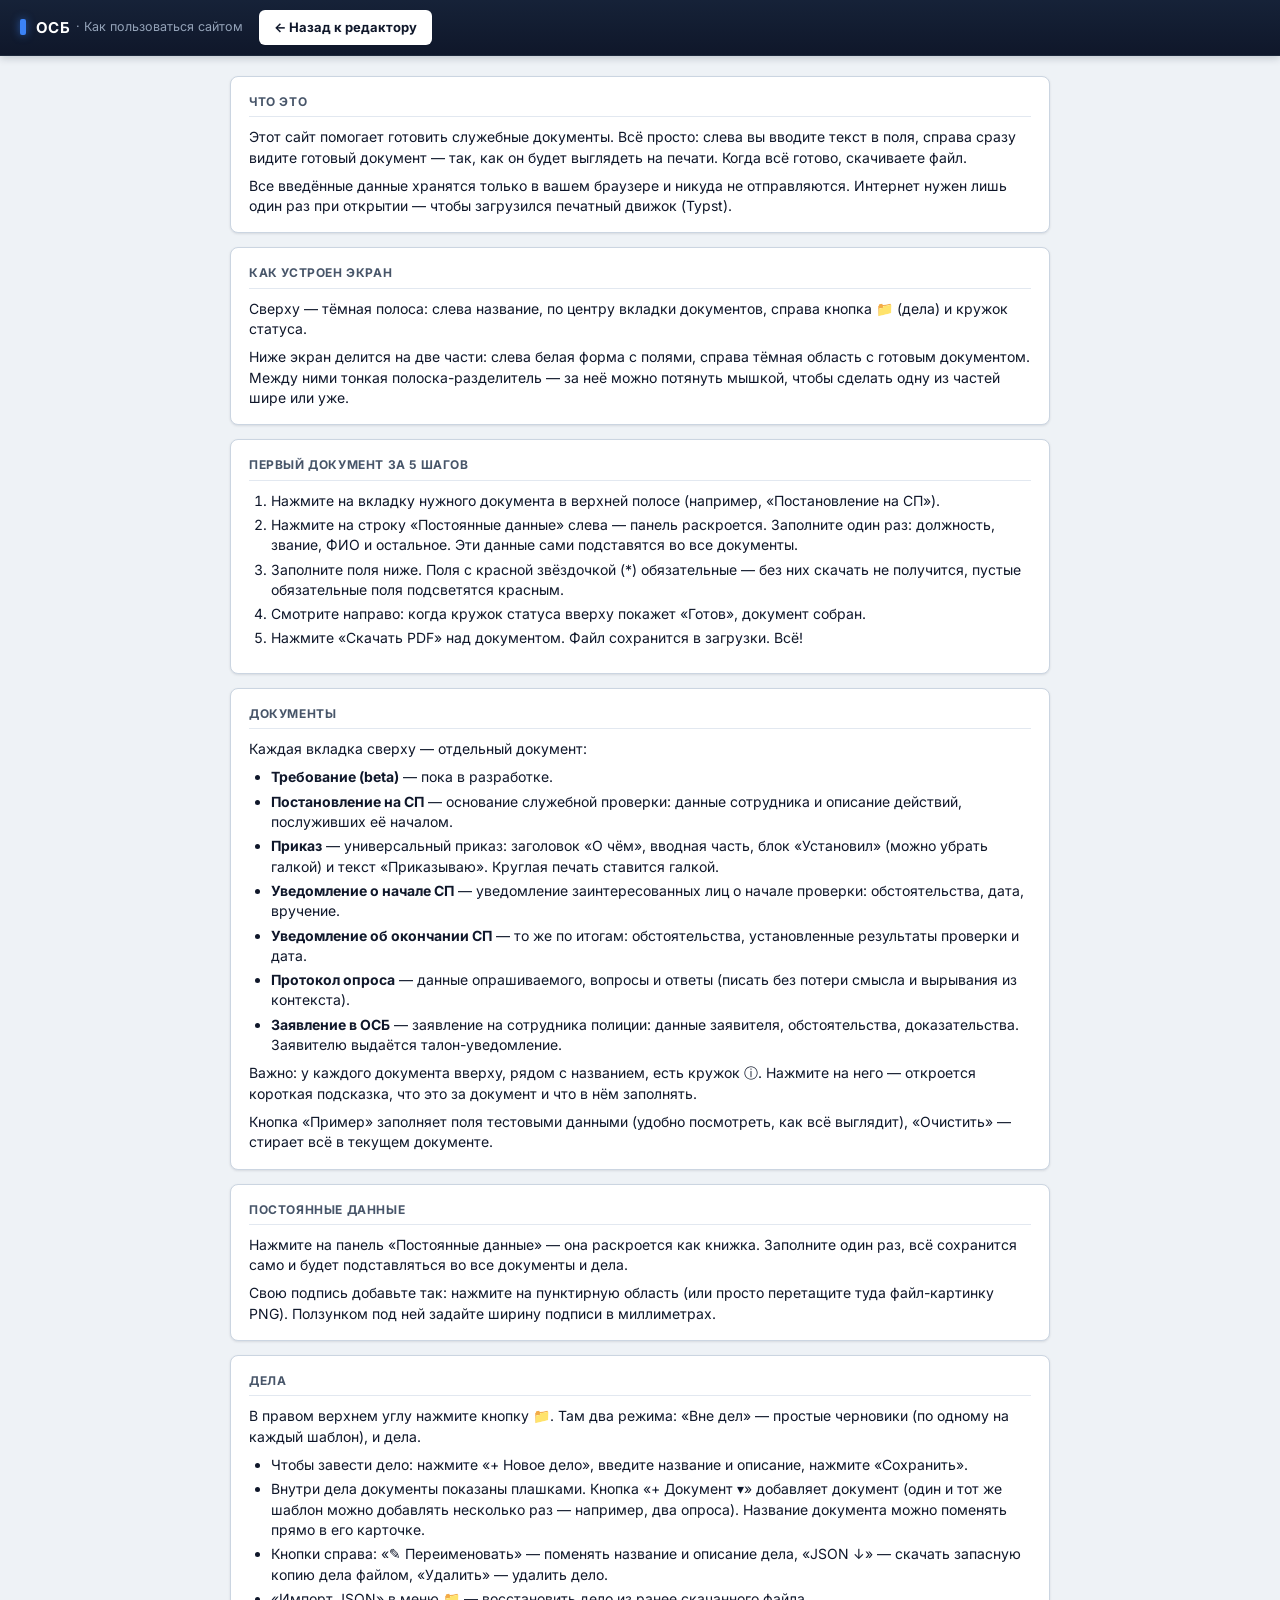
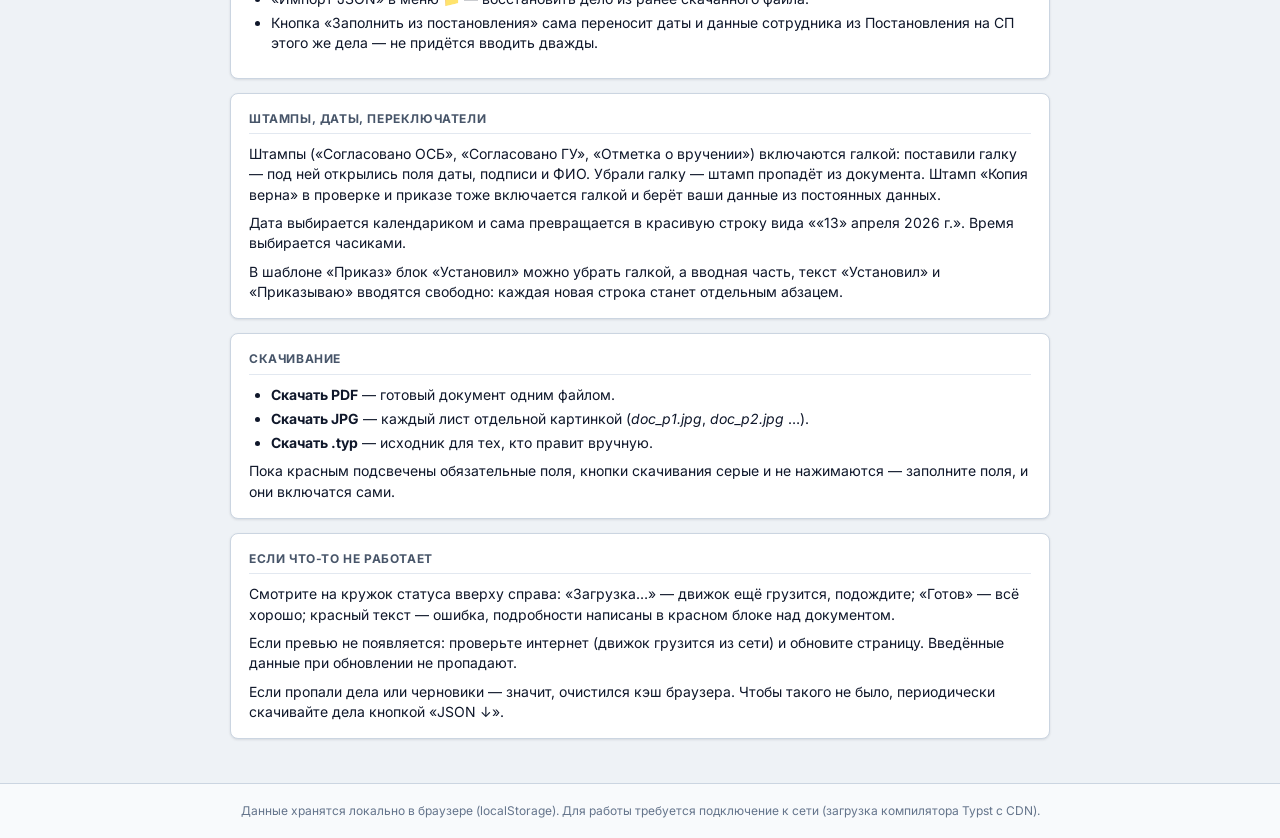
==== commit 7e6e8c2b: "feat: prikaz" ====
--- a/help.html
+++ b/help.html
@@ -54,7 +54,7 @@
       <ul>
         <li><b>Требование (beta)</b> — пока в разработке.</li>
         <li><b>Постановление на СП</b> — основание служебной проверки: данные сотрудника и описание действий, послуживших её началом.</li>
-        <li><b>Отстранение (beta)</b> — пока в разработке.</li>
+        <li><b>Приказ</b> — универсальный приказ: заголовок «О чём», вводная часть, блок «Установил» (можно убрать галкой) и текст «Приказываю». Круглая печать ставится галкой.</li>
         <li><b>Уведомление о начале СП</b> — уведомление заинтересованных лиц о начале проверки: обстоятельства, дата, вручение.</li>
         <li><b>Уведомление об окончании СП</b> — то же по итогам: обстоятельства, установленные результаты проверки и дата.</li>
         <li><b>Протокол опроса</b> — данные опрашиваемого, вопросы и ответы (писать без потери смысла и вырывания из контекста).</li>
@@ -84,9 +84,9 @@
 
     <div class="card">
       <h3>Штампы, даты, переключатели</h3>
-      <p>Штампы («Согласовано ОСБ», «Согласовано ГУ», «Отметка о вручении») включаются галкой: поставили галку — под ней открылись поля даты, подписи и ФИО. Убрали галку — штамп пропадёт из документа. Штамп «Копия верна» стоит всегда и берёт ваши данные из постоянных данных.</p>
+      <p>Штампы («Согласовано ОСБ», «Согласовано ГУ», «Отметка о вручении») включаются галкой: поставили галку — под ней открылись поля даты, подписи и ФИО. Убрали галку — штамп пропадёт из документа. Штамп «Копия верна» в проверке и приказе тоже включается галкой и берёт ваши данные из постоянных данных.</p>
       <p>Дата выбирается календариком и сама превращается в красивую строку вида ««13» апреля 2026 г.». Время выбирается часиками.</p>
-      <p>Переключатель «отстранить / не отстранять» — просто нажмите нужный вариант.</p>
+      <p>В шаблоне «Приказ» блок «Установил» можно убрать галкой, а вводная часть, текст «Установил» и «Приказываю» вводятся свободно: каждая новая строка станет отдельным абзацем.</p>
     </div>
 
     <div class="card">
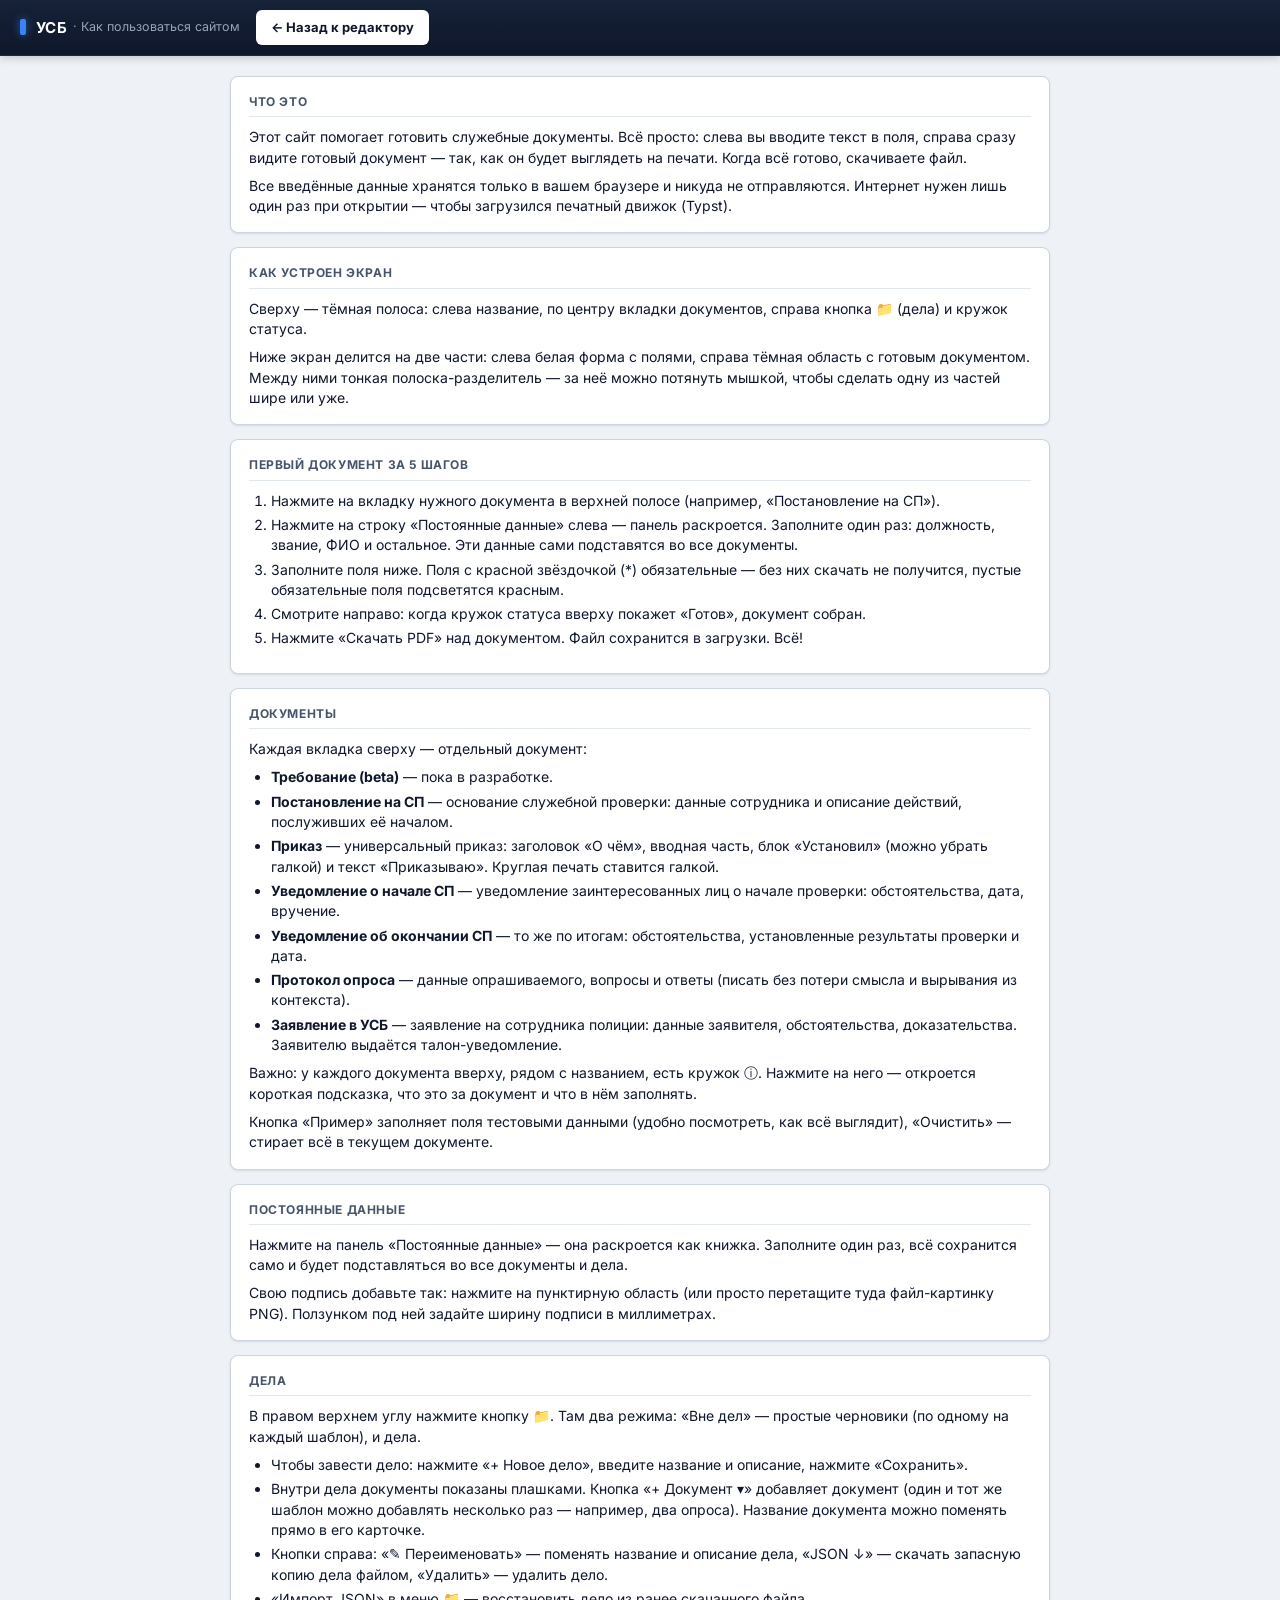
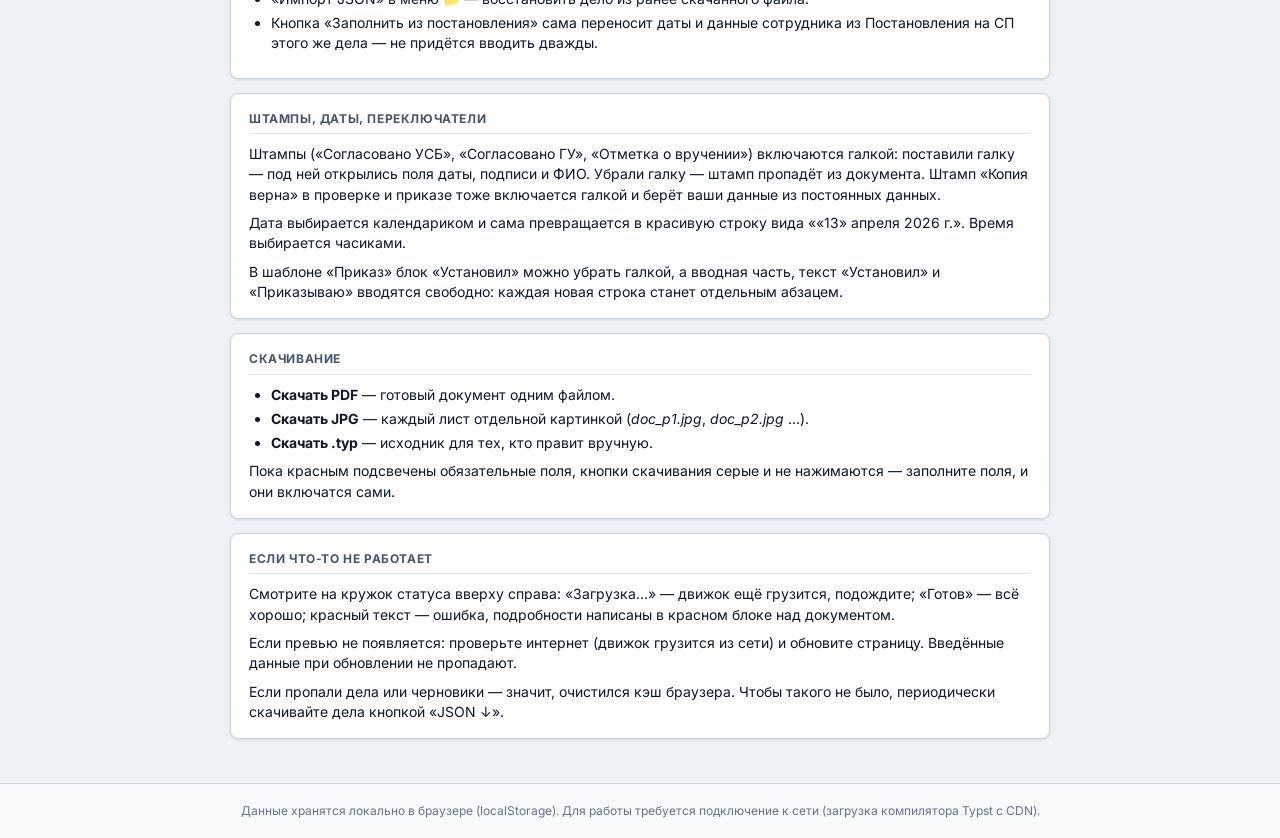
==== commit 2bf339f8: "update: changed ОСБ to УСБ" ====
--- a/help.html
+++ b/help.html
@@ -4,7 +4,7 @@
   <meta charset="UTF-8">
   <meta name="viewport" content="width=device-width, initial-scale=1.0">
   <meta name="color-scheme" content="light">
-  <title>ОСБ — Как пользоваться сайтом</title>
+  <title>УСБ — Как пользоваться сайтом</title>
 
   <link rel="preconnect" href="https://fonts.googleapis.com">
   <link rel="preconnect" href="https://fonts.gstatic.com" crossorigin>
@@ -15,8 +15,8 @@
 <body>
 
   <header class="topbar">
-    <div class="brand" title="Отдел собственной безопасности — система подготовки документов">
-      ОСБ <span>· Как пользоваться сайтом</span>
+    <div class="brand" title="Управление собственной безопасности — система подготовки документов">
+      УСБ <span>· Как пользоваться сайтом</span>
     </div>
     <div class="topright">
       <a class="cases-btn" href="index.html" style="text-decoration: none; display: inline-block;" title="Вернуться к редактору документов">← Назад к редактору</a>
@@ -58,7 +58,7 @@
         <li><b>Уведомление о начале СП</b> — уведомление заинтересованных лиц о начале проверки: обстоятельства, дата, вручение.</li>
         <li><b>Уведомление об окончании СП</b> — то же по итогам: обстоятельства, установленные результаты проверки и дата.</li>
         <li><b>Протокол опроса</b> — данные опрашиваемого, вопросы и ответы (писать без потери смысла и вырывания из контекста).</li>
-        <li><b>Заявление в ОСБ</b> — заявление на сотрудника полиции: данные заявителя, обстоятельства, доказательства. Заявителю выдаётся талон-уведомление.</li>
+        <li><b>Заявление в УСБ</b> — заявление на сотрудника полиции: данные заявителя, обстоятельства, доказательства. Заявителю выдаётся талон-уведомление.</li>
       </ul>
       <p>Важно: у каждого документа вверху, рядом с названием, есть кружок ⓘ. Нажмите на него — откроется короткая подсказка, что это за документ и что в нём заполнять.</p>
       <p>Кнопка «Пример» заполняет поля тестовыми данными (удобно посмотреть, как всё выглядит), «Очистить» — стирает всё в текущем документе.</p>
@@ -84,7 +84,7 @@
 
     <div class="card">
       <h3>Штампы, даты, переключатели</h3>
-      <p>Штампы («Согласовано ОСБ», «Согласовано ГУ», «Отметка о вручении») включаются галкой: поставили галку — под ней открылись поля даты, подписи и ФИО. Убрали галку — штамп пропадёт из документа. Штамп «Копия верна» в проверке и приказе тоже включается галкой и берёт ваши данные из постоянных данных.</p>
+      <p>Штампы («Согласовано УСБ», «Согласовано ГУ», «Отметка о вручении») включаются галкой: поставили галку — под ней открылись поля даты, подписи и ФИО. Убрали галку — штамп пропадёт из документа. Штамп «Копия верна» в проверке и приказе тоже включается галкой и берёт ваши данные из постоянных данных.</p>
       <p>Дата выбирается календариком и сама превращается в красивую строку вида ««13» апреля 2026 г.». Время выбирается часиками.</p>
       <p>В шаблоне «Приказ» блок «Установил» можно убрать галкой, а вводная часть, текст «Установил» и «Приказываю» вводятся свободно: каждая новая строка станет отдельным абзацем.</p>
     </div>
--- a/style.css
+++ b/style.css
@@ -1,5 +1,5 @@
 /* ==========================================================================
-   ОСБ — Редактор документов | Строгая ведомственная тема (100% совместимость)
+   УСБ — Редактор документов | Строгая ведомственная тема (100% совместимость)
    ========================================================================== */
 
 :root {
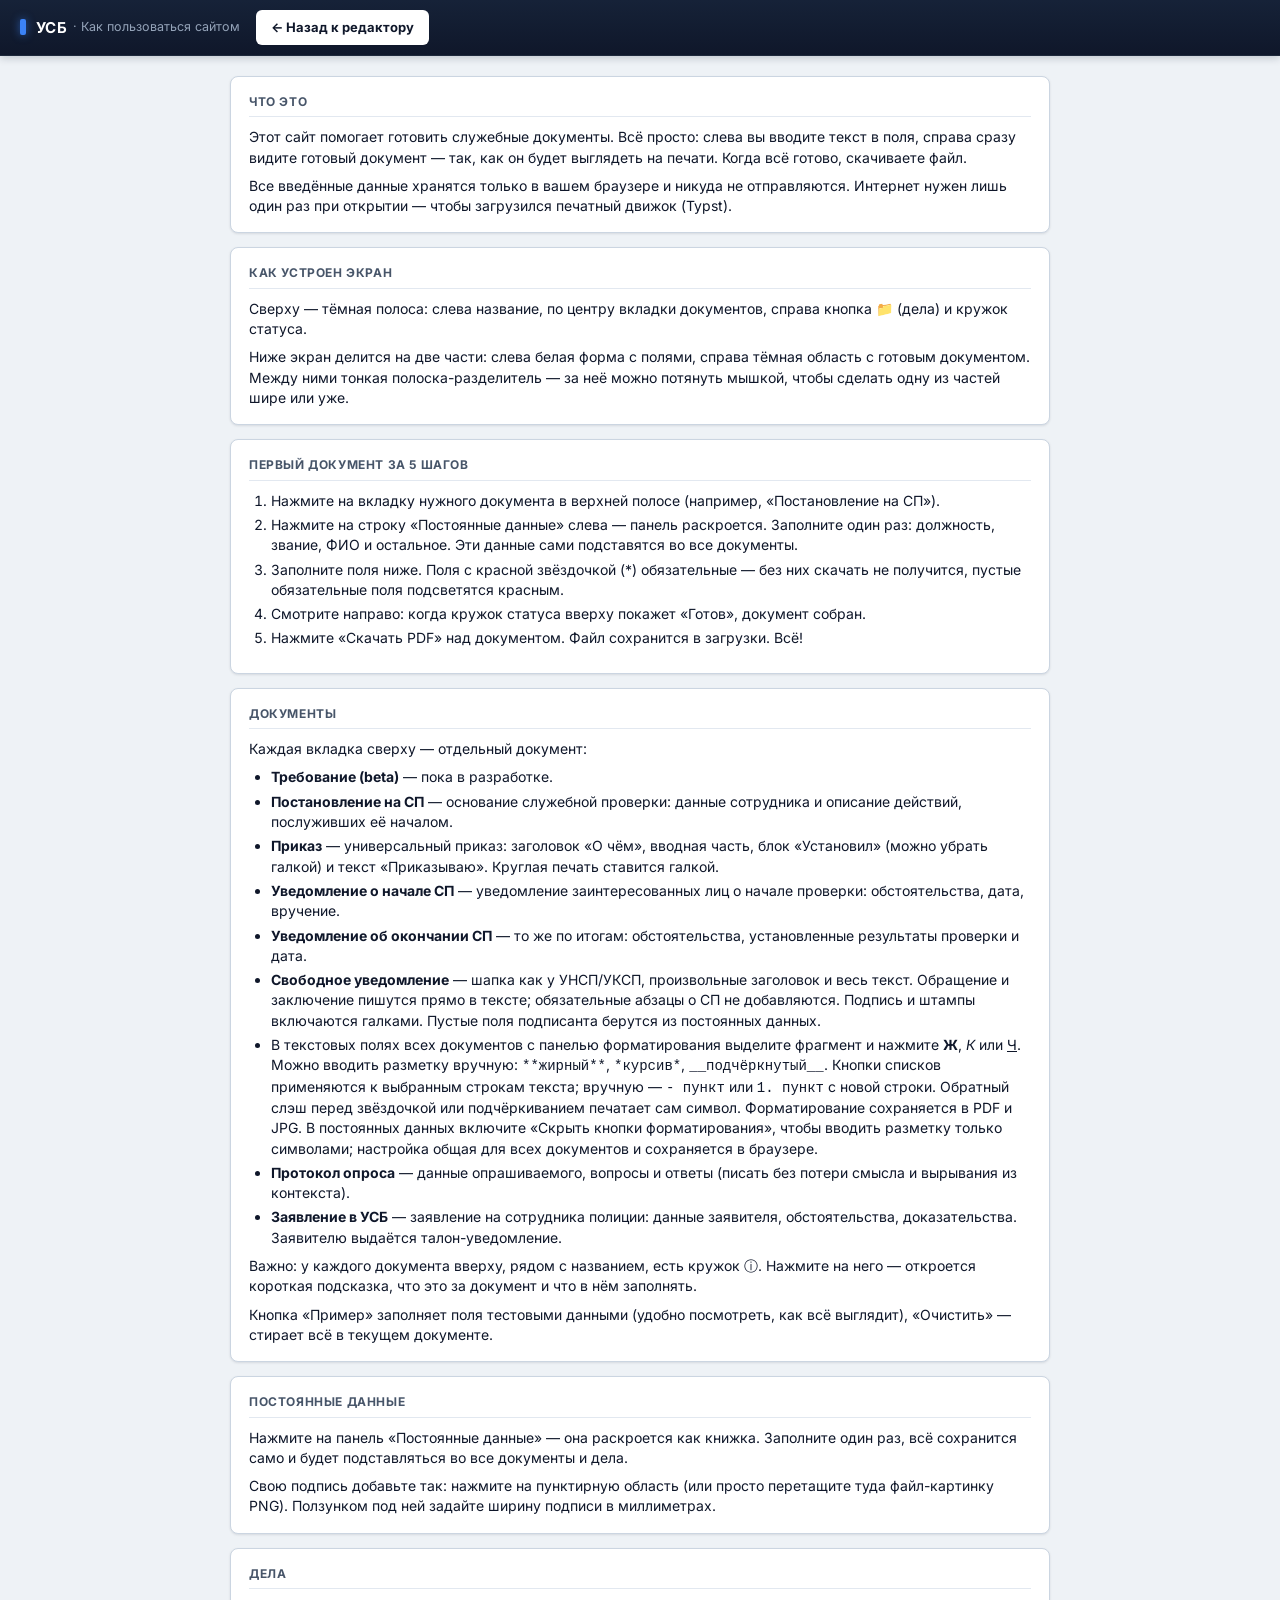
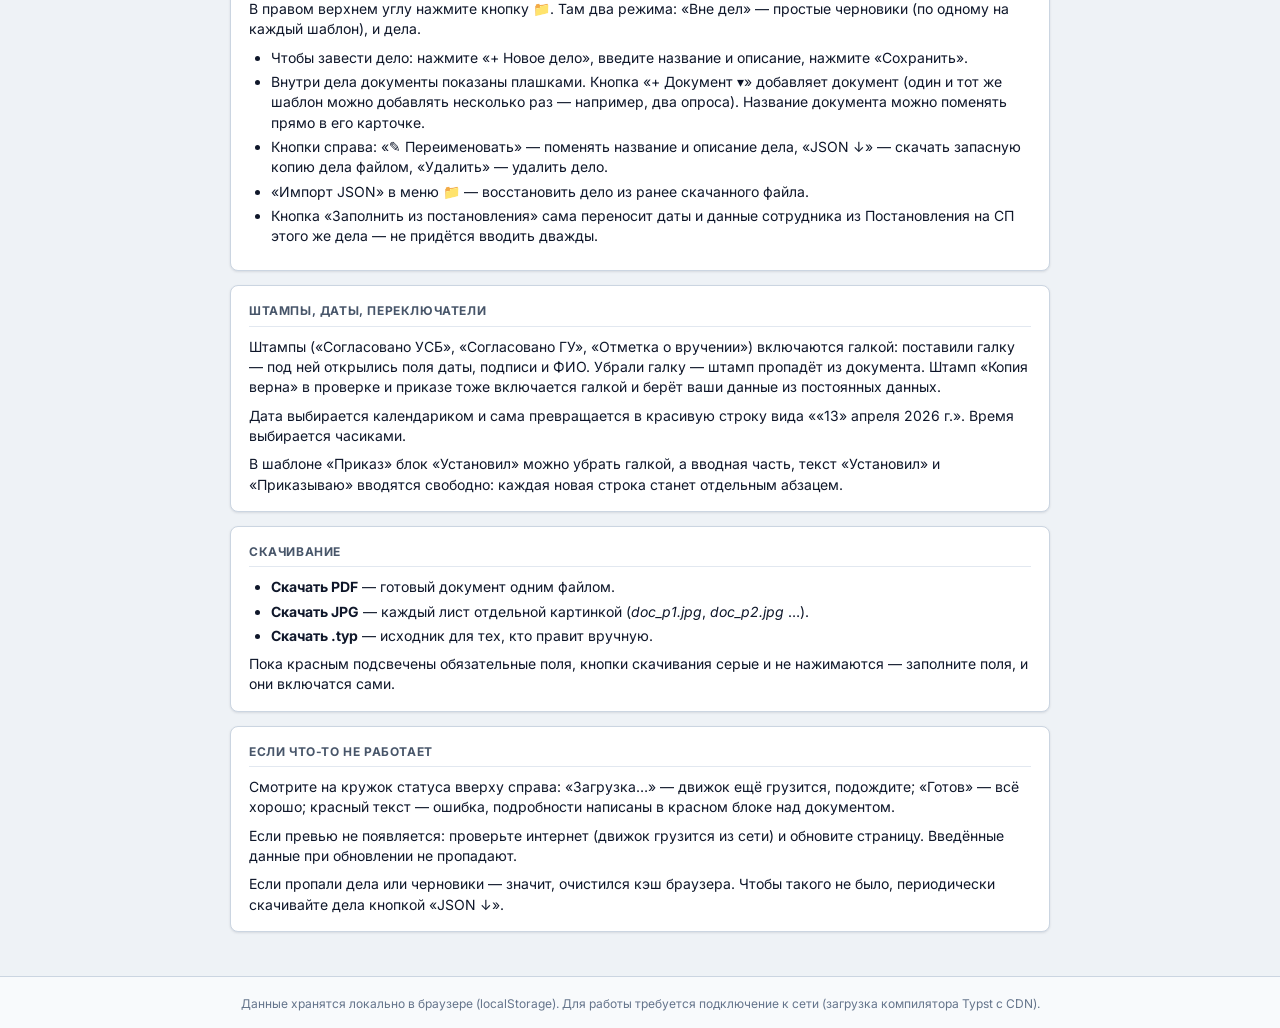
==== commit 65e27a74: "feat: free notification, formatting" ====
--- a/help.html
+++ b/help.html
@@ -57,6 +57,8 @@
         <li><b>Приказ</b> — универсальный приказ: заголовок «О чём», вводная часть, блок «Установил» (можно убрать галкой) и текст «Приказываю». Круглая печать ставится галкой.</li>
         <li><b>Уведомление о начале СП</b> — уведомление заинтересованных лиц о начале проверки: обстоятельства, дата, вручение.</li>
         <li><b>Уведомление об окончании СП</b> — то же по итогам: обстоятельства, установленные результаты проверки и дата.</li>
+        <li><b>Свободное уведомление</b> — шапка как у УНСП/УКСП, произвольные заголовок и весь текст. Обращение и заключение пишутся прямо в тексте; обязательные абзацы о СП не добавляются. Подпись и штампы включаются галками. Пустые поля подписанта берутся из постоянных данных.</li>
+        <li>В текстовых полях всех документов с панелью форматирования выделите фрагмент и нажмите <b>Ж</b>, <i>К</i> или <u>Ч</u>. Можно вводить разметку вручную: <code>**жирный**</code>, <code>*курсив*</code>, <code>__подчёркнутый__</code>. Кнопки списков применяются к выбранным строкам текста; вручную — <code>- пункт</code> или <code>1. пункт</code> с новой строки. Обратный слэш перед звёздочкой или подчёркиванием печатает сам символ. Форматирование сохраняется в PDF и JPG. В постоянных данных включите «Скрыть кнопки форматирования», чтобы вводить разметку только символами; настройка общая для всех документов и сохраняется в браузере.</li>
         <li><b>Протокол опроса</b> — данные опрашиваемого, вопросы и ответы (писать без потери смысла и вырывания из контекста).</li>
         <li><b>Заявление в УСБ</b> — заявление на сотрудника полиции: данные заявителя, обстоятельства, доказательства. Заявителю выдаётся талон-уведомление.</li>
       </ul>
--- a/style.css
+++ b/style.css
@@ -262,6 +262,29 @@
   background: #ef4444;
 }
 
+.preview-status {
+  display: flex;
+  flex-wrap: wrap;
+  gap: 6px 16px;
+  margin-bottom: 12px;
+  padding: 7px 10px;
+  background: var(--topbar-bg);
+  border-radius: 6px;
+}
+
+.preview-status .status {
+  min-width: 0;
+  padding: 0;
+  border: 0;
+  background: none;
+  white-space: normal;
+  overflow-wrap: anywhere;
+}
+
+.preview-status .status::before {
+  flex-shrink: 0;
+}
+
 /* ==========================================================================
    2. ВЫПАДАЮЩЕЕ МЕНЮ ДЕЛ (.cases-menu)
    ========================================================================== */
@@ -911,6 +934,18 @@
   cursor: pointer;
   margin: 0;
 }
+
+.format-toolbar {
+  display: flex;
+  flex-wrap: wrap;
+  gap: 6px;
+  margin: 8px 0;
+}
+
+.format-toolbar .mini { padding: 6px 12px; }
+.format-bold { font-weight: 700; }
+.format-italic { font-style: italic; }
+.format-underline { text-decoration: underline; }
 
 .subform {
   border-left: 3px solid #93c5fd;
@@ -1209,4 +1244,4 @@
     padding-top: 6px;
     border-top: 1px solid rgba(255, 255, 255, 0.08);
   }
-}+}
